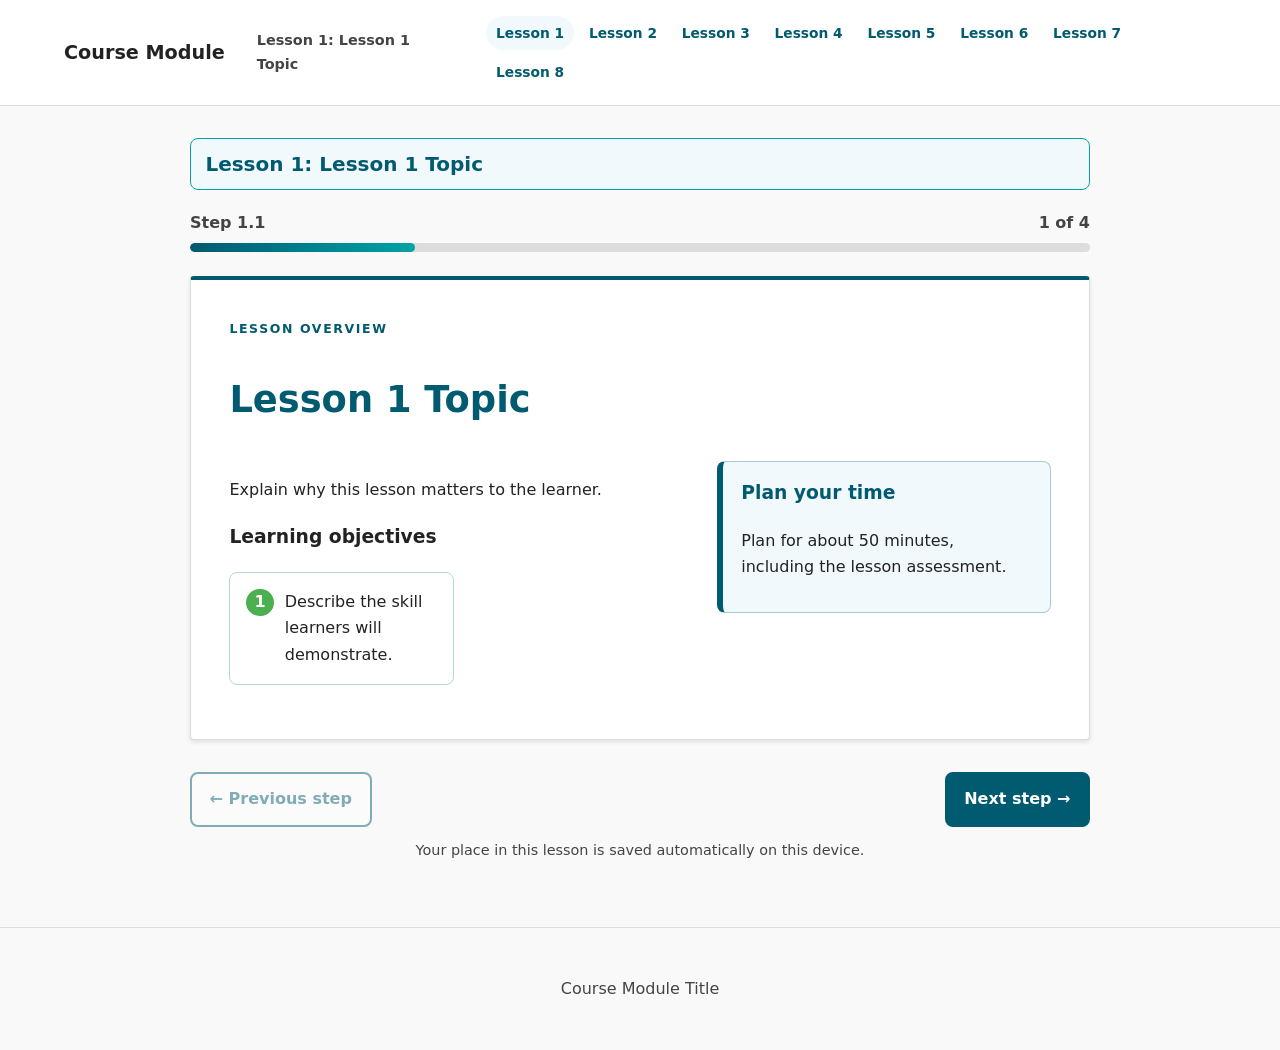
==== lessons/lesson-1.html @ a24985b0 "Initial commit" ====
<!doctype html>
<html lang="en"><head><meta charset="utf-8"><meta name="viewport" content="width=device-width,initial-scale=1">
<meta name="description" content="Explain why this lesson matters to the learner."><title>Lesson 1: Lesson 1 Topic | Course Module</title>
<link rel="stylesheet" href="../assets/styles.css"></head>
<body data-lesson="1"><a class="skip-link" href="#main">Skip to lesson</a>
<header class="site-header classroom-header"><a class="brand" href="../index.html">Course Module</a><span class="classroom-label">Lesson 1: Lesson 1 Topic</span><button class="menu-button" aria-expanded="false" aria-controls="course-nav">Lessons</button><nav id="course-nav"><a href="../lessons/lesson-1.html" aria-current="page">Lesson 1</a><a href="../lessons/lesson-2.html">Lesson 2</a><a href="../lessons/lesson-3.html">Lesson 3</a><a href="../lessons/lesson-4.html">Lesson 4</a><a href="../lessons/lesson-5.html">Lesson 5</a><a href="../lessons/lesson-6.html">Lesson 6</a><a href="../lessons/lesson-7.html">Lesson 7</a><a href="../lessons/lesson-8.html">Lesson 8</a></nav></header>
<main id="main"><header class="lesson-hero"><p class="lesson-identity">Lesson 1: Lesson 1 Topic</p>
<div class="step-progress"><div class="progress-text"><span id="step-status">Step 1.1</span><span id="step-count">1 of 4</span></div><div class="progress" role="progressbar" aria-label="Lesson progress" aria-valuemin="1" aria-valuemax="4" aria-valuenow="1"><span style="width:25.00%"></span></div></div></header>
<div class="stepper"><section class="lesson-step overview" data-step-label="1.1"><p class="eyebrow">Lesson overview</p><h2>Lesson 1 Topic</h2><div class="overview-grid"><div><p>Explain why this lesson matters to the learner.</p><h3>Learning objectives</h3><ul class="objective-cards"><li>Describe the skill learners will demonstrate.</li></ul></div><aside class="overview-panel"><h3>Plan your time</h3><p>Plan for about 50 minutes, including the lesson assessment.</p></aside></div></section><section class="lesson-step" data-step-label="1.2" hidden><p class="eyebrow">Step 1.2</p><h2>Connect and Learn</h2><div class="next-move"><p><strong>Your next move:</strong> Watch or read for one idea that will help you complete the application.</p></div><p>Add concise, source-supported instruction here.</p><section class="question-set" aria-label="Check for understanding"><article class="question" data-correct="[&quot;a&quot;]" data-feedback-correct="Correct. Explain why the idea matters." data-feedback-incorrect="Review the idea above and try again."><h3>Check for understanding</h3><p>Add an approved check for understanding.</p><div class="choices"><label><input type="radio" name="check-1-2" value="a"> <span>Correct response</span></label><label><input type="radio" name="check-1-2" value="b"> <span>Plausible response</span></label><label><input type="radio" name="check-1-2" value="c"> <span>Plausible response</span></label></div><button class="check-answer" type="button">Check my answer</button><div class="feedback" role="status" hidden></div></article></section></section><section class="lesson-step classroom-activity" data-step-label="1.5" hidden><p class="eyebrow">Step 1.5 · Apply your learning</p><h2>Apply Your Learning</h2><p>Use what you learned to complete an authentic application.</p><ol><li>Complete the activity for your selected career program.</li></ol><p class="placeholder-note">Program-specific scenarios will appear here after designer approval.</p><p><strong>Completion mode:</strong> Designer Decision</p></section><section class="lesson-step assessment-callout" data-step-label="1.6" hidden><p class="eyebrow">Step 1.6 · Lesson assessment</p><h2>Lesson Assessment</h2><div class="next-move"><p><strong>Your next move:</strong> Return to your course and complete the lesson assessment. You may attempt it up to 3 times. The mastery target is 80%. Follow your instructor’s directions for submission and results.</p></div><p>The public lesson site does not collect your assessment answers or personal information.</p></section><p class="sr-only" id="step-announcement" aria-live="polite"></p>
<nav class="step-controls" aria-label="Lesson step navigation"><button class="step-button secondary" id="previous-step" type="button">← Previous step</button><button class="step-button" id="next-step" type="button">Next step →</button></nav><p class="step-help">Your place in this lesson is saved automatically on this device.</p></div></main>
<footer><p>Course Module Title</p></footer><script src="../assets/app.js"></script></body></html>
---- assets/styles.css ----
:root {
  --ink: #222222; --muted: #444444; --teal: #005A70; --cyan: #00A3A6;
  --sky: #F2F9FD; --green: #4CAF50; --green-bg: #F4FBF7;
  --amber: #E67E22; --amber-bg: #FFF9F3; --paper: #ffffff; --line: #dddddd;
  --link: #005A70; --link-on-dark: #ffffff;
  --shadow: 0 2px 4px rgba(0,0,0,.1);
  font-family: Inter, ui-sans-serif, system-ui, -apple-system, "Segoe UI", sans-serif;
  color: var(--ink); background: #f9f9f9; line-height: 1.65;
}
* { box-sizing: border-box; }
body { margin: 0; }
a { color: var(--link); text-decoration-thickness: .12em; text-underline-offset: .14em; }
button, a { touch-action: manipulation; }
a:focus-visible, button:focus-visible, input:focus-visible, select:focus-visible, textarea:focus-visible, [tabindex]:focus-visible { outline: 3px solid var(--amber); outline-offset: 3px; }
.sr-only { position: absolute; width: 1px; height: 1px; padding: 0; margin: -1px; overflow: hidden; clip: rect(0,0,0,0); white-space: nowrap; border: 0; }
img { max-width: 100%; height: auto; border-radius: 8px; }
.skip-link { position: absolute; left: -9999px; top: 0; }
.skip-link:focus { left: 1rem; top: 1rem; background: #fff; padding: .75rem; z-index: 10; }
.site-header { position: sticky; top: 0; z-index: 5; display: flex; align-items: center; gap: 2rem; padding: 1rem clamp(1rem,5vw,4rem); background: rgba(255,255,255,.96); border-bottom: 1px solid var(--line); }
.brand { font-size: 1.2rem; font-weight: 850; text-decoration: none; color: var(--ink); white-space: nowrap; }
.site-header nav { margin-left: auto; display: flex; gap: .35rem; flex-wrap: wrap; }
.site-header nav a { padding: .35rem .6rem; text-decoration: none; border-radius: 999px; font-weight: 700; font-size: .86rem; }
.site-header nav a:hover, .site-header nav a[aria-current=page] { background: var(--sky); }
.classroom-header { justify-content: space-between; }
.classroom-label { color: var(--muted); font-weight: 700; font-size: .9rem; }
.menu-button { display: none; margin-left: auto; border: 1px solid var(--line); background: #fff; border-radius: 8px; padding: .5rem .75rem; font-weight: 750; }
main { width: min(1120px,calc(100% - 2rem)); margin: auto; }
.home-hero { min-height: 70vh; display: grid; grid-template-columns: 1.25fr .75fr; align-items: center; gap: 4rem; padding: 5rem 0; }
.eyebrow { text-transform: uppercase; letter-spacing: .13em; font-size: .78rem; font-weight: 850; color: var(--teal); margin: 0 0 .55rem; }
.home-hero h1, .lesson-hero h1 { font-size: clamp(2.5rem,6vw,5.3rem); line-height: 1.03; letter-spacing: -.045em; margin: .3rem 0 1.5rem; }
.lede { font-size: 1.25rem; color: var(--muted); max-width: 680px; }
.button, .check-answer { display: inline-block; background: var(--teal); color: #fff!important; text-decoration: none; border: 0; border-radius: 8px; padding: .8rem 1.15rem; font-weight: 800; cursor: pointer; }
.routine { display: grid; gap: .7rem; padding: 1.5rem; background: var(--teal); border-radius: 18px; box-shadow: var(--shadow); }
.routine span { background: #fff; padding: 1rem 1.2rem; border-radius: 8px; font-size: 1.3rem; font-weight: 850; }
.routine span:nth-child(even) { background: var(--sky); margin-left: 1.5rem; }
.course-map { padding: 2rem 0 6rem; }
.course-map>h2 { font-size: clamp(2rem,4vw,3.5rem); margin: .25rem 0 2rem; }
.lesson-grid { display: grid; grid-template-columns: repeat(2,1fr); gap: 1rem; }
.lesson-card { display: flex; gap: 1rem; align-items: flex-start; padding: 1.35rem; background: #fff; border: 1px solid var(--line); border-radius: 8px; text-decoration: none; color: var(--ink); box-shadow: var(--shadow); transition: .2s; }
.lesson-card:hover { transform: translateY(-3px); }
.lesson-number { display: grid; place-items: center; min-width: 2.75rem; height: 2.75rem; background: var(--teal); color: #fff; border-radius: 50%; font-weight: 900; }
.lesson-card h2 { font-size: 1.08rem; line-height: 1.3; margin: 0 0 .3rem; }
.lesson-card p { margin: 0; color: var(--muted); }
.lesson-hero { max-width: 900px; margin: 0 auto; padding: 2rem 0 1.5rem; text-align: left; }
.lesson-hero .lesson-identity { margin: 0 0 1.25rem; padding: .7rem .9rem; border: 1px solid var(--cyan); border-radius: 8px; background: var(--sky); color: var(--teal); font-size: clamp(1rem,2vw,1.25rem); font-weight: 850; line-height: 1.35; letter-spacing: 0; text-align: left; }
.progress { height: 9px; background: var(--line); border-radius: 99px; overflow: hidden; }
.progress span { display: block; height: 100%; background: linear-gradient(90deg,var(--teal),var(--cyan)); border-radius: 99px; }
.step-progress { width: 100%; max-width: none; }
.progress-text { display: flex; justify-content: space-between; gap: 1rem; margin-bottom: .45rem; font-weight: 800; color: var(--muted); }
.lesson-step { background: var(--paper); border: 1px solid var(--line); border-top: 4px solid var(--teal); border-radius: 4px; padding: clamp(1.2rem,3vw,2.4rem); margin: 0 0 1.5rem; box-shadow: var(--shadow); overflow: hidden; }
.lesson-step h2 { color: var(--teal)!important; font-size: clamp(1.65rem,3vw,2.3rem)!important; border: 0!important; }
.lesson-step > h2 { text-align: left!important; }
.pacing-heading { text-align: center!important; }
.pacing-heading + div { max-width: 900px; margin-left: auto!important; margin-right: auto!important; }
.pacing-heading + div caption { text-align: center!important; }
.lesson-step [style*="background-color: #005a70" i] > h2,
.lesson-step [style*="background-color: #005a70" i] > h3,
.lesson-step [style*="background-color: #005a70" i] > h4,
.lesson-step [style*="background-color: #005a70" i] > h5,
.lesson-step [style*="background-color: #005a70" i] > h6,
.lesson-step [style*="background-color: #005a70" i] :is(h2, h3, h4, h5, h6) .vocab-link {
  color: #ffffff!important;
}
/* Inline source content contains a few dark callouts with locally colored links.
   Keep those links readable even when an inline color attempts to override the site default. */
.lesson-step :is(
  [style*="background-color: #005a70" i],
  [style*="background: #005a70" i],
  [style*="background-color: #27ae60" i],
  [style*="background: #27ae60" i],
  [style*="background-color: #c0392b" i],
  [style*="background: #c0392b" i]
) :is(a, .vocab-link) {
  color: var(--link-on-dark) !important;
  text-decoration-color: currentColor;
}
.overview>div>div:first-child { border-radius: 8px!important; }
.lesson-step [style*="max-width: 100%"] { max-width: none!important; }
.table-scroll { max-width: 100%; overflow-x: auto; margin: 1rem 0; }
.table-scroll table { margin-top: 0!important; margin-bottom: 0!important; }
.question-set { display: grid; gap: 1rem; margin-top: 1.5rem; }
.question { border: 1px solid var(--line); background: var(--sky); border-radius: 8px; padding: 1.25rem; }
.question h3 { margin-top: 0; color: var(--teal); }
.choices { display: grid; gap: .6rem; margin: 1rem 0; }
.choices label { display: flex; gap: .65rem; padding: .75rem; border: 1px solid var(--line); border-radius: 4px; background: #fff; cursor: pointer; }
.choices label:has(input:checked) { border-color: var(--cyan); background: var(--sky); }
.matching-grid { display: grid; gap: .8rem; margin: 1rem 0; }
.matching-row { display: grid; grid-template-columns: minmax(150px, .8fr) minmax(220px, 1.2fr); gap: 1rem; align-items: center; padding: .8rem; border: 1px solid var(--line); border-radius: 6px; background: #fff; }
.matching-row label { font-weight: 800; color: var(--teal); }
.matching-row select { width: 100%; min-height: 44px; padding: .55rem; border: 1px solid #777; border-radius: 4px; background: #fff; color: var(--ink); font: inherit; }
.interaction-hint { color: var(--muted); font-weight: 700; }
.ordering-list { display: grid; gap: .7rem; margin: 1rem 0; }
.ordering-row { display: grid; grid-template-columns: 2.5rem 1fr; align-items: center; gap: .75rem; }
.ordering-position { display: grid; place-items: center; width: 2.25rem; height: 2.25rem; border-radius: 50%; background: var(--teal); color: #fff; font-weight: 900; }
.ordering-row select { min-height: 44px; padding: .55rem; border: 1px solid #777; border-radius: 4px; background: #fff; color: var(--ink); font: inherit; }
.feedback { padding: .85rem 1rem; margin-top: 1rem; border-radius: 4px; background: var(--green-bg); border-left: 6px solid var(--green); }
.feedback.incorrect { background: var(--amber-bg); border-left-color: var(--amber); }
.lesson-feedback { display: flex; align-items: center; justify-content: space-between; gap: 1rem; margin-top: 2rem; padding: 1rem 1.15rem; border: 1px solid #a9c8d2; border-left: .4rem solid var(--teal); border-radius: 8px; background: #f4fafb; }
.lesson-feedback p { margin: 0; color: var(--ink); }
.lesson-feedback-link { display: inline-flex; flex: 0 0 auto; align-items: center; justify-content: center; min-height: 44px; padding: .65rem .85rem; border: 2px solid var(--teal); border-radius: 8px; background: #fff; color: var(--teal); font-weight: 800; line-height: 1.2; text-align: center; text-decoration: none; }
.lesson-feedback-link:hover { background: var(--teal); color: #fff; }
textarea { width: 100%; border: 1px solid var(--line); border-radius: 4px; padding: .8rem; font: inherit; }
.save-note { font-size: .85rem; color: var(--muted); }
.video-access { margin: .5rem 0 1.5rem; font-weight: 700; }
.routine-figure { max-width: 520px; margin: 1.5rem auto; }
.instructional-figure { max-width: 760px; margin: 1.5rem auto; }
.routine-overview-grid { display: grid; grid-template-columns: minmax(280px, 1fr) minmax(280px, 380px); gap: 1.75rem; align-items: start; margin-top: 1.25rem; }
.overview .routine-figure, .overview .routine-intro-visual { width: 100%; max-width: 380px; margin: 0; }
.overview .routine-intro-visual .image-zoom { width: 100%; }
.routine-overview-guidance { padding: 1.15rem 1.25rem; border: 1px solid #a9c8d2; border-left: .4rem solid var(--teal); border-radius: 8px; background: var(--sky); }
.routine-overview-guidance h3 { margin: 0 0 .35rem; color: var(--teal); font-size: 1.12rem; }
.routine-overview-guidance h3:not(:first-child) { margin-top: 1.25rem; }
.routine-overview-guidance p { margin: 0; }
.routine-resource-buttons { display: flex; flex-wrap: wrap; gap: .7rem; margin-top: 1.25rem; }
.routine-resource-buttons a { display: inline-flex; align-items: center; min-height: 44px; padding: .65rem .85rem; border: 2px solid var(--teal); border-radius: 8px; background: #fff; color: var(--teal); font-weight: 800; line-height: 1.2; text-decoration: none; }
.routine-resource-buttons a:hover { background: var(--teal); color: #fff; }
.objective-cards { display: grid; grid-template-columns: repeat(2,minmax(0,1fr)); gap: .85rem; padding: 0!important; margin: 1rem 0!important; list-style: none; counter-reset: objective; }
.objective-cards li { position: relative; min-height: 100%; padding: 1rem 1rem 1rem 3.4rem; border: 1px solid #b8d8cc; border-radius: 8px; background: #fff; counter-increment: objective; }
.objective-cards li::before { content: counter(objective); position: absolute; left: 1rem; top: 1rem; display: grid; place-items: center; width: 1.7rem; height: 1.7rem; border-radius: 50%; background: var(--green); color: #fff; font-weight: 900; }
.instructional-figure:has(img[src*="M01_BiasRedFlags"]), .instructional-figure:has(img[src*="M01_HumanOversightFlowchart"]), .instructional-figure:has(img[src*="Copyright_Permission_Decision_Path"]) { max-width: 560px; }
.lesson-step .image-zoom:has(img[src*="M01_AIDecisionGuide"]) { max-width: 460px; margin: 0 auto; }
.image-zoom { display: block; width: 100%; padding: 0; border: 2px solid var(--teal); border-radius: 10px; background: #fff; cursor: zoom-in; overflow: hidden; }
.image-zoom img { display: block; width: 100%; border-radius: 7px; }
.routine-figure figcaption, .instructional-figure figcaption { margin-top: .65rem; color: var(--muted); font-size: .95rem; text-align: center; }
.routine-links { display: block; margin-top: .35rem; font-weight: 750; }
.graphic-resource-links, .routine-text-cue, .fictional-material-notice { margin: 1rem 0; padding: .9rem 1rem; border: 1px solid #a9c8d2; border-left: .4rem solid var(--teal); border-radius: .5rem; background: #f4fafb; }
.graphic-resource-links a { display: inline-block; margin: .2rem .15rem; }
.routine-text-cue p, .fictional-material-notice p { margin: .35rem 0; }
.fictional-material-notice { border-color: var(--orange); border-left-color: var(--orange); background: #fff9f3; }
.reflection-questions { margin: 1.25rem 0; padding: 1rem 1.15rem; border: 1px solid #a9c8d2; border-left: .4rem solid #2980b9; border-radius: 8px; background: #f2f9fd; }
.reflection-questions h3 { margin-top: 0; color: var(--teal); }
.source-foundation { margin: 1.5rem 0; padding: .8rem 1rem; border: 1px solid var(--line); border-radius: 8px; background: #fafafa; }
.source-foundation summary { color: var(--teal); font-weight: 800; cursor: pointer; }
.vocab-link { display: inline; margin: 0; padding: 0; border: 0; background: transparent; color: var(--teal); font: inherit; font-weight: 750; text-decoration: underline; text-decoration-style: dotted; text-underline-offset: .18em; cursor: help; }
.vocab-link:hover { text-decoration-style: solid; }
.vocabulary-dialog { width: min(92vw, 560px); padding: 1.5rem; border: 2px solid var(--teal); border-radius: 10px; background: #fff; }
.vocabulary-dialog::backdrop { background: rgba(0,0,0,.65); }
.vocabulary-dialog h2 { margin: 0 3rem .65rem 0; color: var(--teal); font-size: 1.5rem; }
.vocabulary-dialog p { margin-bottom: 0; }
.vocabulary-dialog-close { position: absolute; top: .75rem; right: .75rem; min-width: 44px; min-height: 44px; border: 2px solid var(--teal); border-radius: 8px; background: #fff; color: var(--teal); font: inherit; font-weight: 800; cursor: pointer; }
.impact-grid { display: grid; grid-template-columns: repeat(2,minmax(0,1fr)); gap: 1rem; margin: 1rem 0 1.5rem; }
.impact-grid section { padding: 1rem; border: 1px solid #a9c8d2; border-top: .35rem solid var(--cyan); border-radius: 8px; background: #fff; }
.impact-grid h4 { margin: 0 0 .4rem; color: var(--teal); font-size: 1.08rem; }
.impact-grid p { margin: 0; }
.impact-context, .calculator-task, .decision-check, .step-intro { margin: 1rem 0; padding: 1rem 1.15rem; border-radius: 8px; }
.impact-context { border-left: .4rem solid var(--amber); background: var(--amber-bg); }
.calculator-task { border: 1px solid #a9c8d2; background: var(--sky); }
.decision-check { border-left: .4rem solid var(--green); background: var(--green-bg); }
.video-wrap { position: relative; width: 100%; padding-top: 56.25%; overflow: hidden; border-radius: 8px; }
.video-wrap iframe { position: absolute; inset: 0; width: 100%; height: 100%; border: 0; }
.image-dialog { width: min(96vw, 1000px); max-height: 94vh; padding: 3.5rem 1rem 1rem; border: 2px solid var(--teal); border-radius: 10px; background: #fff; }
.image-dialog::backdrop { background: rgba(0,0,0,.78); }
.image-dialog img { display: block; max-height: calc(94vh - 5rem); margin: auto; object-fit: contain; }
.image-dialog-close { position: absolute; top: .65rem; right: .65rem; min-width: 44px; min-height: 44px; border: 2px solid var(--teal); border-radius: 8px; background: #fff; color: var(--teal); font: inherit; font-weight: 800; cursor: pointer; }
.scenario-simulation { margin-top: 2rem; border-top: 4px solid var(--cyan); padding-top: 1.5rem; }
.simulation-header { display: flex; justify-content: space-between; gap: 1rem; align-items: start; }
.simulation-header h3 { margin: 0; color: var(--teal); font-size: 1.55rem; }
.simulation-count { margin: 0; padding: .4rem .75rem; background: var(--sky); border-radius: 999px; font-weight: 800; white-space: nowrap; }
.scenario-card { margin-top: 1.25rem; padding: 1.25rem; border: 1px solid var(--line); border-radius: 8px; background: var(--sky); }
.scenario-card[hidden] { display: none; }
.scenario-category { color: var(--teal); font-weight: 800; }
.scenario-check { min-height: 44px; padding: .65rem 1rem; border: 0; border-radius: 8px; color: #fff; background: var(--teal); font: inherit; font-weight: 800; cursor: pointer; }
.scenario-controls { display: flex; justify-content: space-between; gap: 1rem; margin-top: 1rem; }
.media-program-picker { display: grid; gap: .75rem; max-width: 620px; margin: 1.25rem 0; padding: 1.1rem; border: 1px solid var(--line); border-radius: 8px; background: var(--sky); }
.media-program-picker[hidden] { display: none; }
.media-program-select { min-height: 48px; width: 100%; padding: .65rem .75rem; border: 2px solid var(--teal); border-radius: 8px; background: #fff; color: var(--ink); font: inherit; }
.media-program-help { margin: 0; color: var(--muted); font-size: .95rem; }
.program-scenario-card { max-width: 780px; }
.program-scenario-card .scenario-category { margin-top: 0; }
.program-scenario-actions { max-width: 780px; }
.decision-pathway { display: grid; gap: 1rem; }
.decision-pathway-step { padding-top: 1rem; border-top: 1px solid var(--line); }
.decision-pathway-step[hidden] { display: none; }
.pathway-label { margin: 0 0 .35rem; color: var(--teal); font-weight: 800; }
.decision-pathway-reflection label { display: block; font-weight: 700; }
.decision-pathway-reflection textarea { box-sizing: border-box; width: 100%; margin: .7rem 0; padding: .75rem; border: 2px solid var(--teal); border-radius: 8px; color: var(--ink); font: inherit; line-height: 1.5; resize: vertical; }
.scenario-exemplar { min-height: 44px; padding: .65rem 1rem; border: 0; border-radius: 8px; color: #fff; background: var(--teal); font: inherit; font-weight: 800; cursor: pointer; }
.exemplar-feedback span { display: block; margin-top: .65rem; }
.audit-question-list { display: grid; gap: 1rem; margin: 1.25rem 0; }
.audit-question { margin: 0; padding: 1rem; border: 2px solid var(--line); border-radius: 8px; background: #fff; }
.audit-question legend { padding: 0 .35rem; color: var(--teal); font-weight: 800; }
.audit-question.incorrect { border-color: #b42318; background: #fff5f3; }
.media-audit-card .choices label, .media-audit-card .choices span { font-weight: 400; }
.media-audit-actions { margin-top: 1.25rem; padding: 1rem; border: 2px solid var(--teal); border-radius: 8px; background: var(--sky); }
.media-audit-actions p { margin-top: 0; }
.media-audit-simulation .scenario-controls { display: none; }
.classroom-activity { border-top-color: #2980B9; }
.classroom-handoff { margin-top: 1.5rem; padding: 1.25rem; border: 2px solid #2980B9; border-radius: 8px; background: var(--sky); }
.classroom-handoff h3 { margin-top: 0; color: #2980B9; }
.assessment-callout { border: 2px solid var(--amber); background: var(--amber-bg); }
.stepper { max-width: 900px; margin: 0 auto; }
.step-controls { max-width: 900px; margin: 0 auto; display: flex; justify-content: space-between; gap: 1rem; padding: .5rem 0 0; }
.step-button { min-height: 48px; border: 2px solid var(--teal); border-radius: 8px; padding: .75rem 1.1rem; background: var(--teal); color: #fff; font: inherit; font-weight: 800; cursor: pointer; }
.step-button.secondary { background: #fff; color: var(--teal); }
.step-button:disabled { opacity: .48; cursor: not-allowed; }
.step-help { max-width: 900px; margin: .75rem auto 4rem; color: var(--muted); text-align: center; font-size: .9rem; }
.lesson-pagination { display: flex; justify-content: space-between; padding: 1rem 0 4rem; }
.lesson-pagination a { font-weight: 800; text-decoration: none; }
footer { text-align: center; color: var(--muted); padding: 2rem; border-top: 1px solid var(--line); }
@media(max-width:760px) {
  .home-hero { grid-template-columns: 1fr; gap: 2rem; padding: 3rem 0; }
  .lesson-grid { grid-template-columns: 1fr; }
  .menu-button { display: block; }
  .site-header nav { display: none; position: absolute; top: 100%; left: 0; right: 0; background: #fff; padding: 1rem; border-bottom: 1px solid var(--line); }
  .site-header nav.open { display: grid; grid-template-columns: repeat(2,1fr); }
  .lesson-step { padding: 1rem; }
  .lesson-step table { font-size: .82rem; }
  .lesson-hero { padding-top: 1.25rem; }
  .step-controls { align-items: stretch; }
  .step-button { flex: 1; }
  .classroom-label { display: none; }
  .simulation-header { display: block; }
  .simulation-count { display: inline-block; margin-top: .75rem; }
  .scenario-controls .step-button { min-width: 0; }
  .matching-row { grid-template-columns: 1fr; gap: .35rem; }
  .lesson-feedback { align-items: stretch; flex-direction: column; }
  .lesson-feedback-link { width: 100%; }
  .lesson-identity { text-align: left; }
  .routine-overview-grid, .objective-cards { grid-template-columns: 1fr; }
  .overview .routine-figure, .overview .routine-intro-visual { width: min(100%, 420px); margin: 0 auto; }
  .impact-grid { grid-template-columns: 1fr; }
}
@media (prefers-reduced-motion: reduce) {
  *, *::before, *::after { scroll-behavior: auto!important; transition-duration: .01ms!important; animation-duration: .01ms!important; animation-iteration-count: 1!important; }
}
@media (forced-colors: active) {
  .progress { border: 1px solid CanvasText; }
  .lesson-step, .question, .classroom-handoff, .assessment-callout { border-color: CanvasText; }
}

/* Reusable course-template components */
.overview-grid { display: grid; grid-template-columns: minmax(0,1fr) minmax(260px,.72fr); gap: 1.5rem; align-items: start; }
.overview-panel { padding: 1rem 1.15rem; border: 1px solid #a9c8d2; border-left: .4rem solid var(--teal); border-radius: 8px; background: var(--sky); }
.overview-panel h3 { margin-top: 0; color: var(--teal); }
.next-move { margin: 1.25rem 0; padding: 1rem 1.15rem; border: 2px solid #2980b9; border-radius: 8px; background: var(--sky); }
.next-move p { margin: 0; }
.resource-card { margin: 1.25rem 0; padding: 1.15rem; border: 1px solid var(--line); border-radius: 8px; background: #fff; }
.resource-card h3 { margin-top: 0; color: var(--teal); }
.resource-actions { display: flex; flex-wrap: wrap; gap: .7rem; }
.resource-actions a { display: inline-flex; align-items: center; min-height: 44px; padding: .65rem .85rem; border: 2px solid var(--teal); border-radius: 8px; background: #fff; color: var(--teal); font-weight: 800; text-decoration: none; }
.resource-actions a:hover { background: var(--teal); color: #fff; }
.application-card { margin: 1.25rem 0; padding: 1.15rem; border: 1px solid #b8d8cc; border-left: .4rem solid var(--green); border-radius: 8px; background: var(--green-bg); }
.program-application select { display: block; width: min(100%,620px); min-height: 48px; margin: .65rem 0 1rem; padding: .65rem; border: 2px solid var(--teal); border-radius: 8px; background: #fff; color: var(--ink); font: inherit; }
.program-scenario-card label { display: block; margin-top: 1rem; font-weight: 700; }
.placeholder-note { margin: 1rem 0; padding: .8rem 1rem; border: 1px dashed #777; border-radius: 8px; background: #fff; color: var(--muted); }
@media(max-width:760px) { .overview-grid { grid-template-columns: 1fr; } }
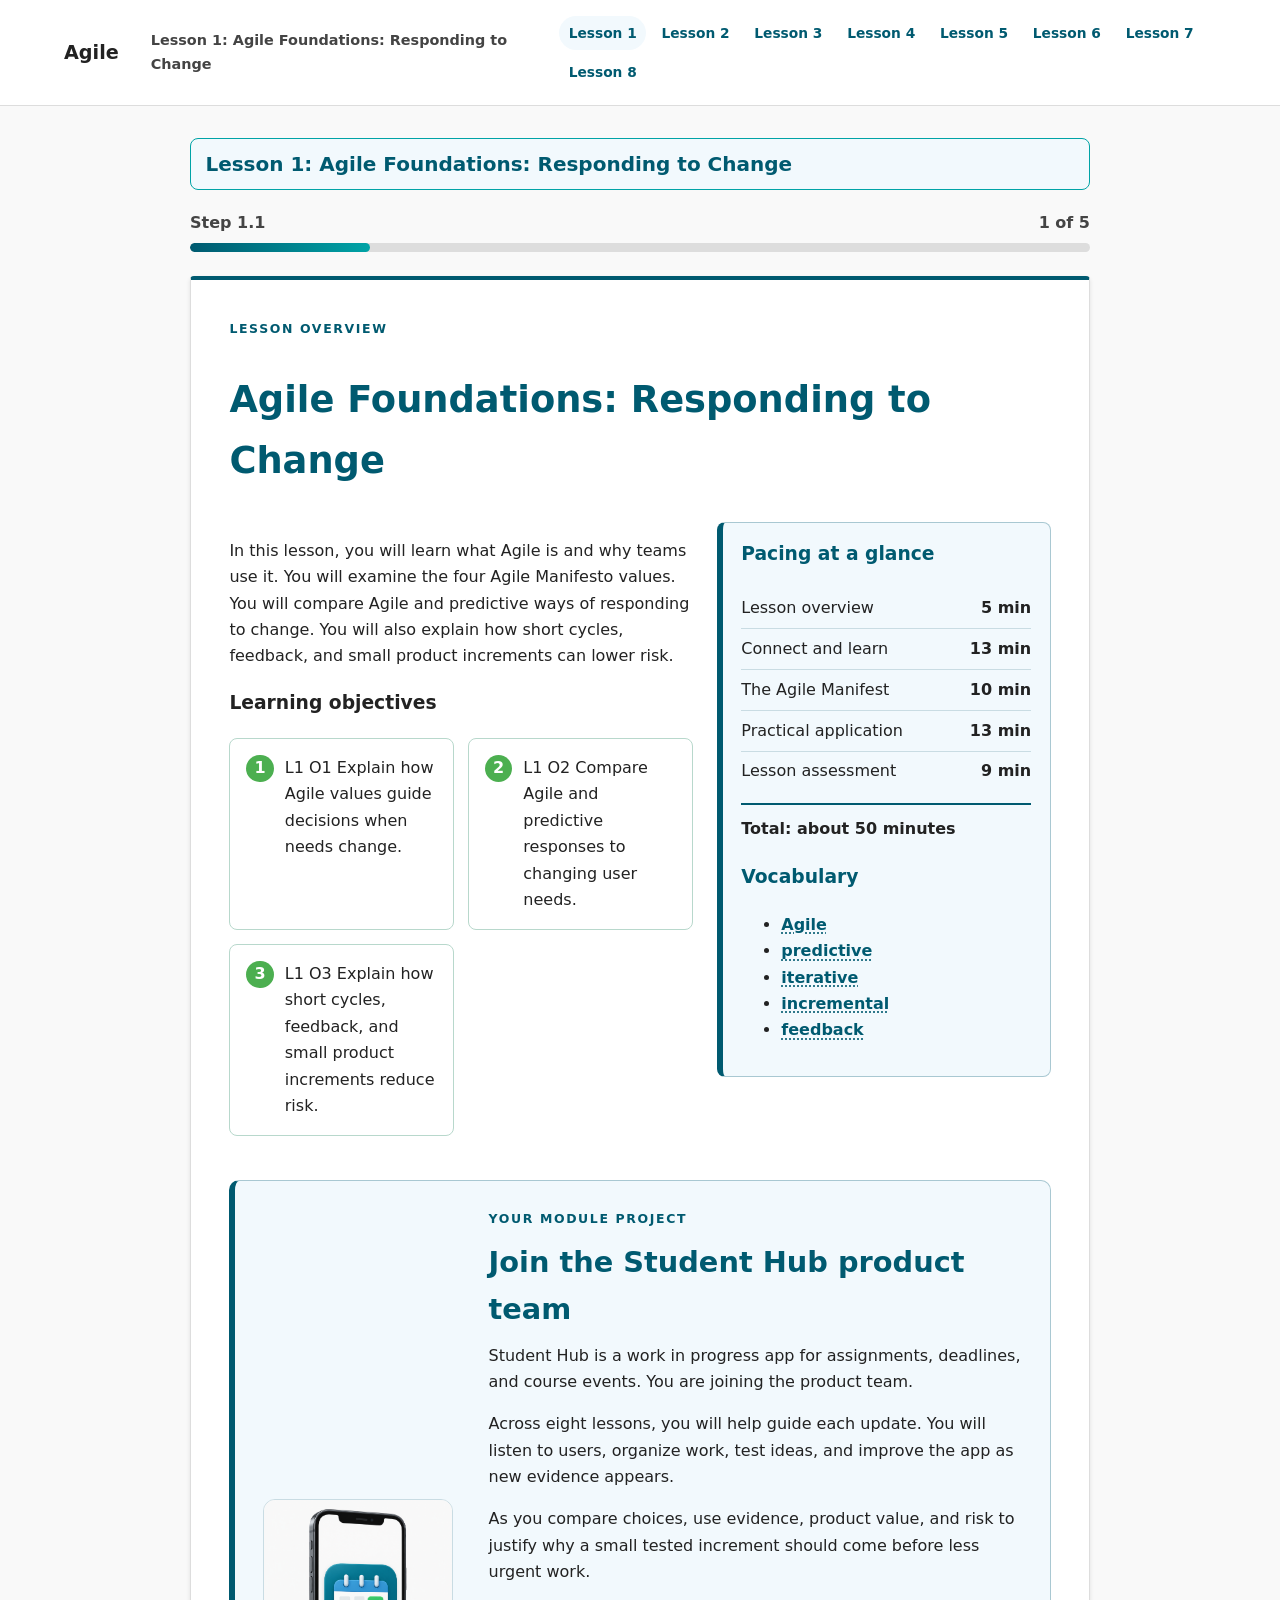
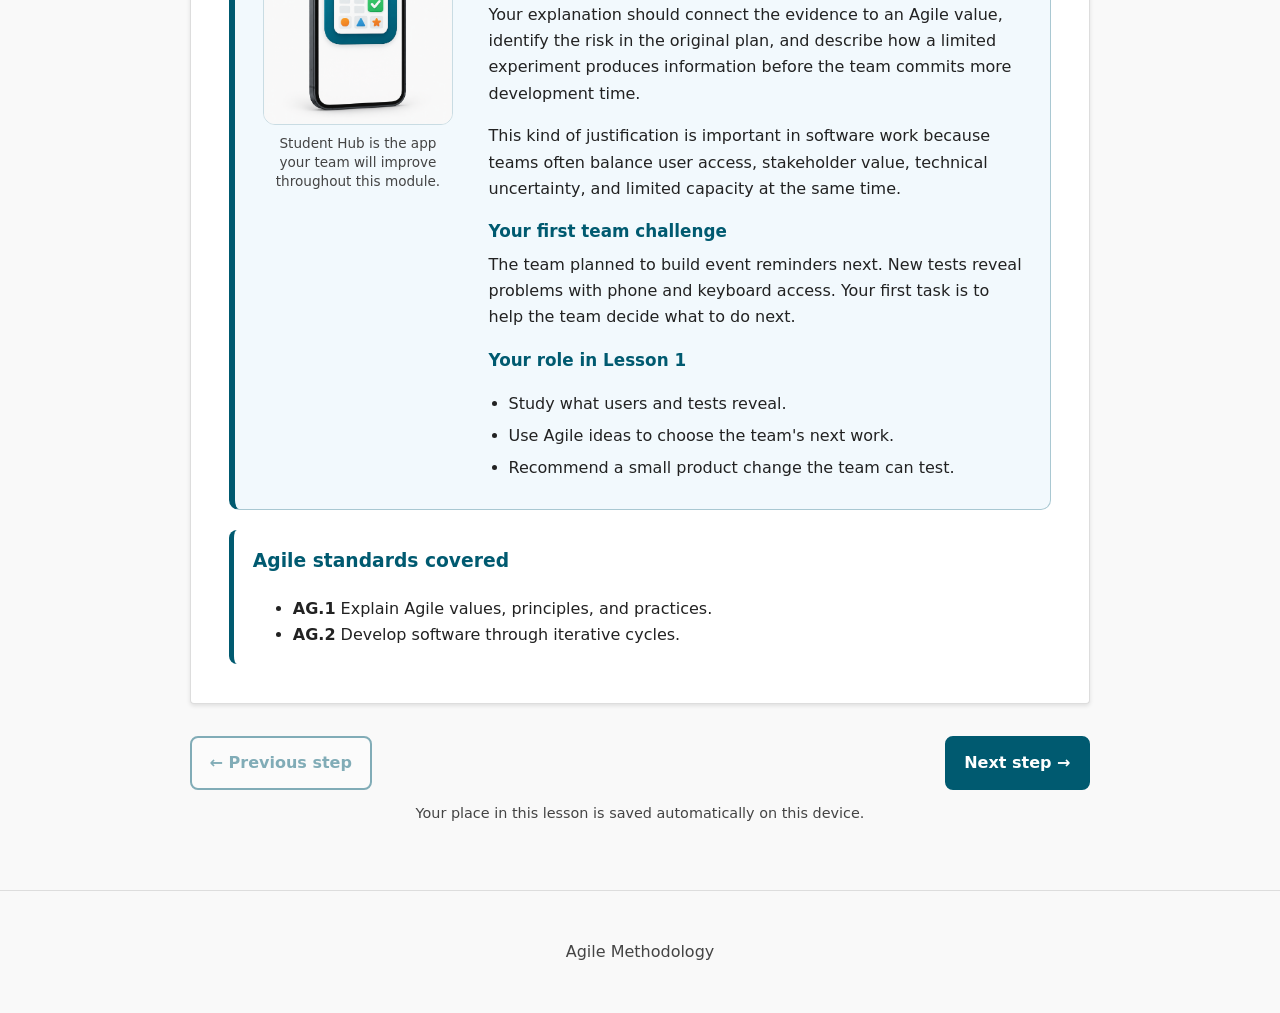
==== commit 82a27028: "Update Agile methodology module lessons" ====
--- a/lessons/lesson-1.html
+++ b/lessons/lesson-1.html
@@ -1,11 +1,11 @@
 <!doctype html>
 <html lang="en"><head><meta charset="utf-8"><meta name="viewport" content="width=device-width,initial-scale=1">
-<meta name="description" content="Explain why this lesson matters to the learner."><title>Lesson 1: Lesson 1 Topic | Course Module</title>
-<link rel="stylesheet" href="../assets/styles.css"></head>
+<meta name="description" content="In this lesson, you will learn what Agile is and why teams use it. You will examine the four Agile Manifesto values. You will compare Agile and predictive ways of responding to change. You will also explain how short cycles, feedback, and small product increments can lower risk."><title>Lesson 1: Agile Foundations: Responding to Change | Agile</title>
+<link rel="stylesheet" href="../assets/styles.css?v=20260912-6"></head>
 <body data-lesson="1"><a class="skip-link" href="#main">Skip to lesson</a>
-<header class="site-header classroom-header"><a class="brand" href="../index.html">Course Module</a><span class="classroom-label">Lesson 1: Lesson 1 Topic</span><button class="menu-button" aria-expanded="false" aria-controls="course-nav">Lessons</button><nav id="course-nav"><a href="../lessons/lesson-1.html" aria-current="page">Lesson 1</a><a href="../lessons/lesson-2.html">Lesson 2</a><a href="../lessons/lesson-3.html">Lesson 3</a><a href="../lessons/lesson-4.html">Lesson 4</a><a href="../lessons/lesson-5.html">Lesson 5</a><a href="../lessons/lesson-6.html">Lesson 6</a><a href="../lessons/lesson-7.html">Lesson 7</a><a href="../lessons/lesson-8.html">Lesson 8</a></nav></header>
-<main id="main"><header class="lesson-hero"><p class="lesson-identity">Lesson 1: Lesson 1 Topic</p>
-<div class="step-progress"><div class="progress-text"><span id="step-status">Step 1.1</span><span id="step-count">1 of 4</span></div><div class="progress" role="progressbar" aria-label="Lesson progress" aria-valuemin="1" aria-valuemax="4" aria-valuenow="1"><span style="width:25.00%"></span></div></div></header>
-<div class="stepper"><section class="lesson-step overview" data-step-label="1.1"><p class="eyebrow">Lesson overview</p><h2>Lesson 1 Topic</h2><div class="overview-grid"><div><p>Explain why this lesson matters to the learner.</p><h3>Learning objectives</h3><ul class="objective-cards"><li>Describe the skill learners will demonstrate.</li></ul></div><aside class="overview-panel"><h3>Plan your time</h3><p>Plan for about 50 minutes, including the lesson assessment.</p></aside></div></section><section class="lesson-step" data-step-label="1.2" hidden><p class="eyebrow">Step 1.2</p><h2>Connect and Learn</h2><div class="next-move"><p><strong>Your next move:</strong> Watch or read for one idea that will help you complete the application.</p></div><p>Add concise, source-supported instruction here.</p><section class="question-set" aria-label="Check for understanding"><article class="question" data-correct="[&quot;a&quot;]" data-feedback-correct="Correct. Explain why the idea matters." data-feedback-incorrect="Review the idea above and try again."><h3>Check for understanding</h3><p>Add an approved check for understanding.</p><div class="choices"><label><input type="radio" name="check-1-2" value="a"> <span>Correct response</span></label><label><input type="radio" name="check-1-2" value="b"> <span>Plausible response</span></label><label><input type="radio" name="check-1-2" value="c"> <span>Plausible response</span></label></div><button class="check-answer" type="button">Check my answer</button><div class="feedback" role="status" hidden></div></article></section></section><section class="lesson-step classroom-activity" data-step-label="1.5" hidden><p class="eyebrow">Step 1.5 · Apply your learning</p><h2>Apply Your Learning</h2><p>Use what you learned to complete an authentic application.</p><ol><li>Complete the activity for your selected career program.</li></ol><p class="placeholder-note">Program-specific scenarios will appear here after designer approval.</p><p><strong>Completion mode:</strong> Designer Decision</p></section><section class="lesson-step assessment-callout" data-step-label="1.6" hidden><p class="eyebrow">Step 1.6 · Lesson assessment</p><h2>Lesson Assessment</h2><div class="next-move"><p><strong>Your next move:</strong> Return to your course and complete the lesson assessment. You may attempt it up to 3 times. The mastery target is 80%. Follow your instructor’s directions for submission and results.</p></div><p>The public lesson site does not collect your assessment answers or personal information.</p></section><p class="sr-only" id="step-announcement" aria-live="polite"></p>
+<header class="site-header classroom-header"><a class="brand" href="../index.html">Agile</a><span class="classroom-label">Lesson 1: Agile Foundations: Responding to Change</span><button class="menu-button" aria-expanded="false" aria-controls="course-nav">Lessons</button><nav id="course-nav"><a href="../lessons/lesson-1.html" aria-current="page">Lesson 1</a><a href="../lessons/lesson-2.html">Lesson 2</a><a href="../lessons/lesson-3.html">Lesson 3</a><a href="../lessons/lesson-4.html">Lesson 4</a><a href="../lessons/lesson-5.html">Lesson 5</a><a href="../lessons/lesson-6.html">Lesson 6</a><a href="../lessons/lesson-7.html">Lesson 7</a><a href="../lessons/lesson-8.html">Lesson 8</a></nav></header>
+<main id="main"><header class="lesson-hero"><p class="lesson-identity">Lesson 1: Agile Foundations: Responding to Change</p>
+<div class="step-progress"><div class="progress-text"><span id="step-status">Step 1.1</span><span id="step-count">1 of 5</span></div><div class="progress" role="progressbar" aria-label="Lesson progress" aria-valuemin="1" aria-valuemax="5" aria-valuenow="1"><span style="width:20.00%"></span></div></div></header>
+<div class="stepper"><section class="lesson-step overview" data-step-label="1.1"><p class="eyebrow">Lesson overview</p><h2>Agile Foundations: Responding to Change</h2><div class="overview-grid"><div><p>In this lesson, you will learn what Agile is and why teams use it. You will examine the four Agile Manifesto values. You will compare Agile and predictive ways of responding to change. You will also explain how short cycles, feedback, and small product increments can lower risk.</p><h3>Learning objectives</h3><ul class="objective-cards"><li>L1 O1 Explain how Agile values guide decisions when needs change.</li><li>L1 O2 Compare Agile and predictive responses to changing user needs.</li><li>L1 O3 Explain how short cycles, feedback, and small product increments reduce risk.</li></ul></div><aside class="overview-panel"><h3>Pacing at a glance</h3><ul class="lesson-pacing"><li><span>Lesson overview</span><strong>5 min</strong></li><li><span>Connect and learn</span><strong>13 min</strong></li><li><span>The Agile Manifest</span><strong>10 min</strong></li><li><span>Practical application</span><strong>13 min</strong></li><li><span>Lesson assessment</span><strong>9 min</strong></li></ul><p class="pacing-total"><strong>Total: about 50 minutes</strong></p><h3>Vocabulary</h3><ul><li><button class="vocab-link" type="button" data-term="Agile" data-definition="A way of developing software in short cycles so a team can learn from feedback and adapt.">Agile</button></li><li><button class="vocab-link" type="button" data-term="predictive" data-definition="A development approach that relies on a detailed plan made early in the project.">predictive</button></li><li><button class="vocab-link" type="button" data-term="iterative" data-definition="Repeated in short cycles so the team can learn and improve.">iterative</button></li><li><button class="vocab-link" type="button" data-term="incremental" data-definition="Built in small usable pieces instead of all at once.">incremental</button></li><li><button class="vocab-link" type="button" data-term="feedback" data-definition="Information from users, stakeholders, tests, or team members that helps improve the product or process.">feedback</button></li></ul></aside></div><section class="lesson-project-anchor" aria-labelledby="student-hub-title-1"><figure><img src="../assets/images/student-hub-phone.png" width="280" height="336" alt="A smartphone displaying a calendar style app icon with a checkmark and event markers."><figcaption>Student Hub is the app your team will improve throughout this module.</figcaption></figure><div><p class="eyebrow">Your module project</p><h3 id="student-hub-title-1">Join the Student Hub product team</h3><p>Student Hub is a work in progress app for assignments, deadlines, and course events. You are joining the product team.</p><p>Across eight lessons, you will help guide each update. You will listen to users, organize work, test ideas, and improve the app as new evidence appears.</p><p>As you compare choices, use evidence, product value, and risk to justify why a small tested increment should come before less urgent work.</p><p>Your explanation should connect the evidence to an Agile value, identify the risk in the original plan, and describe how a limited experiment produces information before the team commits more development time.</p><p>This kind of justification is important in software work because teams often balance user access, stakeholder value, technical uncertainty, and limited capacity at the same time.</p><h4>Your first team challenge</h4><p>The team planned to build event reminders next. New tests reveal problems with phone and keyboard access. Your first task is to help the team decide what to do next.</p><h4>Your role in Lesson 1</h4><ul class="lesson-list"><li>Study what users and tests reveal.</li><li>Use Agile ideas to choose the team&#x27;s next work.</li><li>Recommend a small product change the team can test.</li></ul></div></section><section class="lesson-standards" aria-labelledby="lesson-standards-title-1"><h3 id="lesson-standards-title-1">Agile standards covered</h3><ul><li><strong>AG.1</strong> Explain Agile values, principles, and practices.</li><li><strong>AG.2</strong> Develop software through iterative cycles.</li></ul></section></section><section class="lesson-step" data-step-label="1.2" hidden><p class="eyebrow">Step 1.2 · Learn and check</p><h2>Connect</h2><p class="step-topic">When Plans Change</p><p class="step-time">Estimated time: 13 minutes</p><div class="next-move"><p><span aria-hidden="true">🚗</span> <strong>Your next move:</strong> CONNECT, Think of a time when new information changed a plan. What changed? What did you do next? Keep your answer in mind.</p></div><h2>Watch</h2><section class="resource-card"><h3>What Is Agile? | Atlassian Answered</h3><p>Introduce Agile as a flexible approach that uses small increments, collaboration, and change.</p><div class="video-embed"><iframe src="https://www.youtube.com/embed/4Ugsu2n2cLE" title="Video: What Is Agile? | Atlassian Answered" loading="lazy" referrerpolicy="strict-origin-when-cross-origin" allow="accelerometer; clipboard-write; encrypted-media; gyroscope; picture-in-picture; web-share" allowfullscreen></iframe></div><div class="resource-actions"><a href="https://www.youtube.com/watch?v=4Ugsu2n2cLE">Open video in new tab</a><a href="../content/transcripts/r002-what-is-agile-atlassian-text-alternative.md">Open transcript</a></div></section><h2>Learn</h2><div class="next-move"><p><span aria-hidden="true">📖</span> <strong>Your next move:</strong> Read the short explanation below. Look for how planning, feedback, and change work together.</p></div><p>LEARN, Software teams do not know every detail at the start. Agile helps them learn while they build. In each short cycle, a team plans, builds, tests, and gets feedback. Then the team uses that evidence to improve the product.</p><p>One cycle is called an iteration. A usable piece of the product is an increment. Feedback can come from users, stakeholders, tests, or teammates. Agile teams still plan, record key choices, and protect quality. They change the plan when evidence points to a better path.</p><figure class="instructional-figure"><button class="image-zoom" type="button" aria-label="Enlarge instructional graphic"><img src="../assets/images/lesson-01-short-cycles-feedback-improvement-v2.png" alt="Five stage iterative cycle with a usable Increment at the center and an arrow from improvement back to planning."></button><figcaption>Short cycles help a software team plan, build, test, gather feedback, and improve.</figcaption></figure><p>Now connect the cycle to Student Hub. Students report that the calendar does not work well on a phone. The team can study that feedback and plan a small fix. This choice protects quality and responds to a real user need.</p><section class="question-set" aria-label="Check for understanding"><article class="question" data-correct="[&quot;b&quot;]" data-feedback-correct="Correct. Agile teams use evidence to update plans while protecting quality." data-feedback-incorrect="Review how feedback helps a team change its plan without giving up planning or quality."><h3>Check for understanding</h3><p>Student Hub users cannot use an important feature on their phones. Which action best follows an Agile approach?</p><div class="choices"><label><input type="radio" name="check-1-2" value="a"> <span>Finish the original plan before discussing the problem.</span></label><label><input type="radio" name="check-1-2" value="b"> <span>Use the new evidence to change priorities and plan an improvement.</span></label><label><input type="radio" name="check-1-2" value="c"> <span>Discard all completed work and restart the product.</span></label><label><input type="radio" name="check-1-2" value="d"> <span>Stop planning and react to every request.</span></label></div><button class="check-answer" type="button">Check my answer</button><div class="feedback" role="status" hidden></div></article></section><details class="source-foundation"><summary>Source Foundation</summary><ul><li><a href="https://agilemanifesto.org/">Manifesto for Agile Software Development</a></li><li><a href="https://www.youtube.com/watch?v=4Ugsu2n2cLE">What is Agile? | Atlassian Answered</a> <a href="../content/transcripts/r002-what-is-agile-atlassian-text-alternative.md">transcript</a></li></ul></details></section><section class="lesson-step" data-step-label="1.3" hidden><p class="eyebrow">Step 1.3 · Learn and check</p><h2>The Agile Manifest</h2><p class="step-time">Estimated time: 10 minutes</p><div class="next-move"><p><span aria-hidden="true">▶️</span> <strong>Your next move:</strong> Watch for how the Agile Manifesto connects values, principles, practices, learning, and customer needs. Then read the four values. Notice that the item on the right still matters, but the item on the left has more value in Agile work.</p></div><section class="resource-card"><h3>The Agile Mindset: A Different Way of Working</h3><p>Introduce the Agile Manifesto as a mindset shaped by four values, twelve principles, learning, experimentation, and customer focus.</p><div class="video-embed"><iframe src="https://www.youtube.com/embed/ESDQCcnapGA" title="Video: The Agile Mindset: A Different Way of Working" loading="lazy" referrerpolicy="strict-origin-when-cross-origin" allow="accelerometer; clipboard-write; encrypted-media; gyroscope; picture-in-picture; web-share" allowfullscreen></iframe></div><div class="resource-actions"><a href="https://www.youtube.com/watch?v=ESDQCcnapGA">Open video in new tab</a><a href="../content/transcripts/r020-the-agile-mindset-icagile-text-alternative.md">Open transcript</a></div></section><p>The Agile Manifesto helps teams make choices during software work. It is a mindset, not a single required process. Plans, tools, documents, and contracts still matter. However, Agile teams give more value to the ideas on the left:</p><ul class="lesson-list"><li>Individuals and interactions over processes and tools.</li><li>Working software over comprehensive documentation.</li><li>Customer collaboration over contract negotiation.</li><li>Responding to change over following a plan.</li></ul><p>For Student Hub, the team should use feedback when the plan no longer fits. The team can keep its plan and notes. User evidence should guide the next useful improvement.</p><section class="worked-example" aria-labelledby="worked-example-title"><h3 id="worked-example-title">Watch the team make an Agile decision</h3><p>The team planned to add profile themes. A quick test shows that assignment due dates are hard to scan on small screens. Follow the team’s decision from evidence to a small test.</p><dl><div class="worked-example-row"><dt>New evidence</dt><dd>Students miss due dates because key information is hard to scan.</dd></div><div class="worked-example-row"><dt>Predictive response</dt><dd>Keep building profile themes because they are next in the original plan.</dd></div><div class="worked-example-row"><dt>Agile response</dt><dd>Move the due date display ahead because the evidence shows a more urgent user need.</dd></div><div class="worked-example-row"><dt>Agile value</dt><dd>Responding to change over following a plan.</dd></div><div class="worked-example-row"><dt>Small increment</dt><dd>Improve one assignment card so its due date is clear on a small screen.</dd></div><div class="worked-example-row"><dt>How testing lowers risk</dt><dd>Test the revised card with a few users before changing the whole app.</dd></div></dl></section><section class="question-set" aria-label="Check for understanding"><article class="question" data-correct="[&quot;d&quot;]" data-feedback-correct="Correct. The team uses new evidence to update its plan." data-feedback-incorrect="The plan still matters, but user evidence shows that a change is needed."><h3>Check for understanding</h3><p>A team keeps its release plan. It changes the next feature after users report an access barrier. Which Agile value is clearest?</p><div class="choices"><label><input type="radio" name="check-1-3" value="a"> <span>Individuals and interactions over processes and tools</span></label><label><input type="radio" name="check-1-3" value="b"> <span>Working software over comprehensive documentation</span></label><label><input type="radio" name="check-1-3" value="c"> <span>Customer collaboration over contract negotiation</span></label><label><input type="radio" name="check-1-3" value="d"> <span>Responding to change over following a plan</span></label></div><button class="check-answer" type="button">Check my answer</button><div class="feedback" role="status" hidden></div></article></section><details class="source-foundation"><summary>Source Foundation</summary><ul><li><a href="https://agilemanifesto.org/">Manifesto for Agile Software Development</a></li><li><a href="https://www.youtube.com/watch?v=ESDQCcnapGA">The Agile Mindset, A Different Way of Working</a> <a href="../content/transcripts/r020-the-agile-mindset-icagile-text-alternative.md">transcript</a></li></ul></details></section><section class="lesson-step classroom-activity" data-step-label="1.4" hidden><p class="eyebrow">Step 1.4 · Practical application</p><h2>Choose an Agile Response</h2><p class="step-time">Estimated time: 13 minutes</p><p>Use Agile values and iterative development to respond to new evidence in a computer science project.</p><ol><li>Select one career field below.</li><li>Read the situation and identify the new evidence.</li><li>Choose the work the team should do next. Connect your choice to one Agile value.</li><li>Propose one small product increment to test. Explain how the test can lower risk.</li></ol><aside class="response-choices" aria-labelledby="response-choices-title"><h3 id="response-choices-title">Choose how to show your thinking</h3><p>Use one option. Your response must answer all three prompts.</p><ul><li>Type in the response boxes.</li><li>Use an accessible document with the same three prompts.</li><li>Record a spoken response or create a simple decision map if your instructor approves.</li></ul></aside><div class="application-card program-application"><label for="program-select"><strong>Select your career field</strong></label><select id="program-select"><option value="">Choose a field</option><option value="Software Development">Software Development</option><option value="Cybersecurity">Cybersecurity</option><option value="Data Science">Data Science</option><option value="Artificial Intelligence">Artificial Intelligence</option><option value="Game Development">Game Development</option><option value="Physical Computing">Physical Computing</option></select><button class="step-button program-start" type="button">Start my scenario</button><p class="save-note">Complete one career scenario. You may choose another afterward for optional practice.</p><div class="scenario-deck"><article class="scenario-card program-scenario-card" data-program="Software Development" hidden><p class="scenario-category">Your selected program: Software Development</p><p><strong>Situation:</strong> The Student Hub team planned to build event reminders next. Testing now shows the calendar is hard to use on a phone, and keyboard users cannot reach the date filter.</p><label for="scenario-1-1-1">What might a predictive approach do if the team followed the original plan?</label><textarea id="scenario-1-1-1" rows="3"></textarea><label for="scenario-1-1-2">What work should the team do next? Connect your choice to one Agile value.</label><textarea id="scenario-1-1-2" rows="3"></textarea><label for="scenario-1-1-3">What small product increment could the team test? How could the test lower risk?</label><textarea id="scenario-1-1-3" rows="3"></textarea><button class="scenario-exemplar" type="button">Compare with an exemplar</button><div class="feedback exemplar-feedback" role="status" hidden>A strong response says a predictive team might keep building reminders because they are in the plan. An Agile team would use the access evidence to move a calendar fix ahead. It might test a keyboard ready date filter first. This small test lowers the risk of building more features on a calendar that some students cannot use.</div></article><article class="scenario-card program-scenario-card" data-program="Cybersecurity" hidden><p class="scenario-category">Your selected program: Cybersecurity</p><p><strong>Situation:</strong> A security team planned to add a new report. A test shows that users stay signed in on shared lab computers after they close the browser.</p><label for="scenario-1-2-1">What might a predictive approach do if the team followed the original plan?</label><textarea id="scenario-1-2-1" rows="3"></textarea><label for="scenario-1-2-2">What work should the team do next? Connect your choice to one Agile value.</label><textarea id="scenario-1-2-2" rows="3"></textarea><label for="scenario-1-2-3">What small product increment could the team test? How could the test lower risk?</label><textarea id="scenario-1-2-3" rows="3"></textarea><button class="scenario-exemplar" type="button">Compare with an exemplar</button><div class="feedback exemplar-feedback" role="status" hidden>A strong response says a predictive team might finish the report first. An Agile team would move the sign out risk ahead because it could expose user accounts. It might test automatic sign out on one shared device workflow. The test lowers risk before the change is used across the system.</div></article><article class="scenario-card program-scenario-card" data-program="Data Science" hidden><p class="scenario-category">Your selected program: Data Science</p><p><strong>Situation:</strong> A data team planned to add a new chart. A review shows that the dashboard uses old data but does not show when the data was last updated.</p><label for="scenario-1-3-1">What might a predictive approach do if the team followed the original plan?</label><textarea id="scenario-1-3-1" rows="3"></textarea><label for="scenario-1-3-2">What work should the team do next? Connect your choice to one Agile value.</label><textarea id="scenario-1-3-2" rows="3"></textarea><label for="scenario-1-3-3">What small product increment could the team test? How could the test lower risk?</label><textarea id="scenario-1-3-3" rows="3"></textarea><button class="scenario-exemplar" type="button">Compare with an exemplar</button><div class="feedback exemplar-feedback" role="status" hidden>A strong response says a predictive team might build the chart first. An Agile team would use the review evidence to make data age clear. It might add and test a last updated label on one dashboard. The test lowers the risk that users make choices with old data.</div></article><article class="scenario-card program-scenario-card" data-program="Artificial Intelligence" hidden><p class="scenario-category">Your selected program: Artificial Intelligence</p><p><strong>Situation:</strong> An AI team planned to add longer study summaries. User tests show that some current summaries leave out key facts.</p><label for="scenario-1-4-1">What might a predictive approach do if the team followed the original plan?</label><textarea id="scenario-1-4-1" rows="3"></textarea><label for="scenario-1-4-2">What work should the team do next? Connect your choice to one Agile value.</label><textarea id="scenario-1-4-2" rows="3"></textarea><label for="scenario-1-4-3">What small product increment could the team test? How could the test lower risk?</label><textarea id="scenario-1-4-3" rows="3"></textarea><button class="scenario-exemplar" type="button">Compare with an exemplar</button><div class="feedback exemplar-feedback" role="status" hidden>A strong response says a predictive team might build longer summaries first. An Agile team would use the test evidence to improve accuracy. It might test the current summary on a small set of checked examples. The test lowers the risk of giving learners incomplete information.</div></article><article class="scenario-card program-scenario-card" data-program="Game Development" hidden><p class="scenario-category">Your selected program: Game Development</p><p><strong>Situation:</strong> A game team planned to build a new level. Playtests show that some players cannot remap the controls they need to use.</p><label for="scenario-1-5-1">What might a predictive approach do if the team followed the original plan?</label><textarea id="scenario-1-5-1" rows="3"></textarea><label for="scenario-1-5-2">What work should the team do next? Connect your choice to one Agile value.</label><textarea id="scenario-1-5-2" rows="3"></textarea><label for="scenario-1-5-3">What small product increment could the team test? How could the test lower risk?</label><textarea id="scenario-1-5-3" rows="3"></textarea><button class="scenario-exemplar" type="button">Compare with an exemplar</button><div class="feedback exemplar-feedback" role="status" hidden>A strong response says a predictive team might finish the new level first. An Agile team would act on the control feedback. It might let players remap one set of core actions and test it. The test lowers the risk of building more content that some players cannot use.</div></article><article class="scenario-card program-scenario-card" data-program="Physical Computing" hidden><p class="scenario-category">Your selected program: Physical Computing</p><p><strong>Situation:</strong> A device team planned to add a new display. Tests show that its sensor sometimes reports a safe temperature when the device is too warm.</p><label for="scenario-1-6-1">What might a predictive approach do if the team followed the original plan?</label><textarea id="scenario-1-6-1" rows="3"></textarea><label for="scenario-1-6-2">What work should the team do next? Connect your choice to one Agile value.</label><textarea id="scenario-1-6-2" rows="3"></textarea><label for="scenario-1-6-3">What small product increment could the team test? How could the test lower risk?</label><textarea id="scenario-1-6-3" rows="3"></textarea><button class="scenario-exemplar" type="button">Compare with an exemplar</button><div class="feedback exemplar-feedback" role="status" hidden>A strong response says a predictive team might build the display first. An Agile team would address the sensor evidence before adding features. It might test sensor calibration and a safe shutoff on one device. The test lowers the risk of harm from a false reading.</div></article></div></div><section class="team-handoff" aria-labelledby="team-handoff-title"><h3 id="team-handoff-title">Team handoff</h3><label for="team-handoff-1">Finish this statement: Our team should ___ next because the evidence shows ___.</label><textarea id="team-handoff-1" rows="2"></textarea><p class="save-note">Keep this short summary. You will return to the team’s work in Lesson 2.</p></section></section><section class="lesson-step assessment-callout" data-step-label="1.5" hidden><p class="eyebrow">Step 1.5 · Lesson assessment</p><h2>Lesson 1 Assessment</h2><p class="step-time">Estimated time: 9 minutes</p><div class="next-move"><p><span aria-hidden="true">✅</span> <strong>Your next move:</strong> Return to your course and complete the lesson assessment. You may attempt it up to 3 times. The mastery target is 80%. Follow your instructor’s directions for submission and results.</p></div><p>The public lesson site does not collect your assessment answers or personal information.</p></section><p class="sr-only" id="step-announcement" aria-live="polite"></p>
 <nav class="step-controls" aria-label="Lesson step navigation"><button class="step-button secondary" id="previous-step" type="button">← Previous step</button><button class="step-button" id="next-step" type="button">Next step →</button></nav><p class="step-help">Your place in this lesson is saved automatically on this device.</p></div></main>
-<footer><p>Course Module Title</p></footer><script src="../assets/app.js"></script></body></html>+<footer><p>Agile Methodology</p></footer><script src="../assets/app.js"></script></body></html>
--- a/assets/styles.css
+++ b/assets/styles.css
@@ -33,6 +33,15 @@
 .routine { display: grid; gap: .7rem; padding: 1.5rem; background: var(--teal); border-radius: 18px; box-shadow: var(--shadow); }
 .routine span { background: #fff; padding: 1rem 1.2rem; border-radius: 8px; font-size: 1.3rem; font-weight: 850; }
 .routine span:nth-child(even) { background: var(--sky); margin-left: 1.5rem; }
+.project-spotlight { display: grid; grid-template-columns: minmax(190px,.62fr) minmax(0,1.7fr); gap: clamp(1.5rem,4vw,3rem); align-items: center; margin: -1.25rem 0 3rem; padding: clamp(1.5rem,4vw,2.75rem); border: 1px solid #a9c8d2; border-left: .45rem solid var(--teal); border-radius: 14px; background: var(--sky); box-shadow: var(--shadow); }
+.project-visual { display: grid; place-items: center; min-width: 0; }
+.project-visual img { display: block; width: min(100%,280px); max-height: 390px; object-fit: contain; border: 1px solid #c9dce3; border-radius: 18px; background: #f9f9f9; }
+.project-spotlight h2 { margin: .25rem 0 .65rem; color: var(--teal); font-size: clamp(2rem,4vw,3rem); }
+.project-spotlight h3 { margin: 1.35rem 0 .65rem; color: var(--ink); font-size: 1.05rem; }
+.project-summary { max-width: 760px; margin: 0; font-size: 1.08rem; }
+.project-path { display: grid; grid-template-columns: repeat(3,minmax(0,1fr)); gap: .7rem; margin: 0; padding: 0; list-style: none; }
+.project-path li { display: flex; align-items: center; gap: .65rem; min-height: 52px; padding: .65rem .75rem; border: 2px solid var(--teal); border-radius: 10px; background: #fff; color: var(--teal); font-weight: 800; line-height: 1.2; }
+.project-path li span { display: grid; flex: 0 0 1.45rem; place-items: center; width: 1.45rem; height: 1.45rem; border-radius: 50%; background: var(--teal); color: #fff; font-size: .8rem; }
 .course-map { padding: 2rem 0 6rem; }
 .course-map>h2 { font-size: clamp(2rem,4vw,3.5rem); margin: .25rem 0 2rem; }
 .lesson-grid { display: grid; grid-template-columns: repeat(2,1fr); gap: 1rem; }
@@ -107,6 +116,18 @@
 .routine-overview-grid { display: grid; grid-template-columns: minmax(280px, 1fr) minmax(280px, 380px); gap: 1.75rem; align-items: start; margin-top: 1.25rem; }
 .overview .routine-figure, .overview .routine-intro-visual { width: 100%; max-width: 380px; margin: 0; }
 .overview .routine-intro-visual .image-zoom { width: 100%; }
+.lesson-project-anchor { display: grid; grid-template-columns: minmax(170px,.55fr) minmax(0,1.55fr); gap: clamp(1.25rem,3vw,2.25rem); align-items: center; margin-top: 1.75rem; padding: clamp(1.2rem,3vw,1.75rem); border: 1px solid #a9c8d2; border-left: .4rem solid var(--teal); border-radius: 10px; background: var(--sky); }
+.lesson-project-anchor figure { margin: 0; text-align: center; }
+.lesson-project-anchor img { display: block; width: min(100%,210px); max-height: 255px; margin: 0 auto; object-fit: contain; border: 1px solid #c9dce3; border-radius: 12px; background: #f9f9f9; }
+.lesson-project-anchor figcaption { margin-top: .55rem; color: var(--muted); font-size: .85rem; line-height: 1.4; }
+.lesson-project-anchor h3 { margin: .1rem 0 .55rem; color: var(--teal); font-size: clamp(1.35rem,2.4vw,1.8rem); }
+.lesson-project-anchor h4 { margin: 1rem 0 .35rem; color: var(--teal); font-size: 1.05rem; }
+.lesson-project-anchor p { margin-top: 0; }
+.lesson-project-anchor ul { margin-bottom: 0; padding-left: 1.25rem; }
+.lesson-project-anchor li + li { margin-top: .35rem; }
+.lesson-standards { margin-top: 1.25rem; padding: 1rem 1.15rem; border-left: .35rem solid var(--teal); border-radius: 8px; background: var(--cream); }
+.lesson-standards h3 { margin-top: 0; color: var(--teal); }
+.lesson-standards ul { margin-bottom: 0; }
 .routine-overview-guidance { padding: 1.15rem 1.25rem; border: 1px solid #a9c8d2; border-left: .4rem solid var(--teal); border-radius: 8px; background: var(--sky); }
 .routine-overview-guidance h3 { margin: 0 0 .35rem; color: var(--teal); font-size: 1.12rem; }
 .routine-overview-guidance h3:not(:first-child) { margin-top: 1.25rem; }
@@ -167,6 +188,29 @@
 .media-program-help { margin: 0; color: var(--muted); font-size: .95rem; }
 .program-scenario-card { max-width: 780px; }
 .program-scenario-card .scenario-category { margin-top: 0; }
+.worked-example { margin: 1.5rem 0; padding: 1.2rem; border: 1px solid #9bc5d1; border-left: .4rem solid var(--teal); border-radius: 8px; background: #f3fafb; }
+.worked-example h3, .response-choices h3, .response-template h3, .decision-guide h3, .team-handoff h3 { margin-top: 0; }
+.worked-example dl { margin: 1rem 0 0; }
+.worked-example-row { display: grid; grid-template-columns: minmax(10rem,1fr) 2fr; gap: .75rem; padding: .7rem 0; border-top: 1px solid #c8dfe5; }
+.worked-example-row dt { font-weight: 700; color: var(--teal); }
+.worked-example-row dd { margin: 0; }
+.response-choices { margin: 1.25rem 0; padding: 1rem 1.15rem; border: 1px solid #b8d8cc; border-radius: 8px; background: var(--green-bg); }
+.response-template { margin: 1.25rem 0; padding: 1rem 1.15rem; border: 1px solid #d8e4ea; border-left: .4rem solid var(--blue); border-radius: 8px; background: #f5fbfd; }
+.response-template ul { display: grid; grid-template-columns: repeat(auto-fit, minmax(12rem, 1fr)); gap: .6rem; padding: 0; list-style: none; }
+.response-template li { padding: .65rem .75rem; border: 1px solid var(--line); border-radius: 8px; background: #ffffff; font-weight: 700; }
+.decision-guide { margin: 1.25rem 0; padding: 1rem 1.15rem; border: 1px solid #d8e4ea; border-left: .4rem solid var(--teal); border-radius: 8px; background: #f5fbfd; }
+.decision-guide-grid { display: grid; grid-template-columns: repeat(auto-fit, minmax(13rem, 1fr)); gap: .85rem; }
+.decision-guide-card { padding: .85rem; border: 1px solid #b7d5de; border-radius: 8px; background: #ffffff; }
+.decision-guide-card h4 { margin: 0 0 .6rem; color: var(--teal); }
+.decision-guide-card dl { margin: 0; }
+.decision-guide-card div + div { margin-top: .55rem; padding-top: .55rem; border-top: 1px solid var(--line); }
+.decision-guide-card dt { font-weight: 700; }
+.decision-guide-card dd { margin: .15rem 0 0; }
+.decision-guide table { width: 100%; border-collapse: collapse; }
+.decision-guide th, .decision-guide td { padding: .65rem; border: 1px solid var(--line); text-align: left; vertical-align: top; }
+.decision-guide th { color: #ffffff; background: var(--teal); }
+.team-handoff { margin-top: 1.5rem; padding: 1.15rem; border: 1px solid #f0c78e; border-left: .4rem solid var(--orange); border-radius: 8px; background: #fff8ed; }
+.team-handoff label { display: block; font-weight: 700; }
 .program-scenario-actions { max-width: 780px; }
 .decision-pathway { display: grid; gap: 1rem; }
 .decision-pathway-step { padding-top: 1rem; border-top: 1px solid var(--line); }
@@ -199,6 +243,10 @@
 footer { text-align: center; color: var(--muted); padding: 2rem; border-top: 1px solid var(--line); }
 @media(max-width:760px) {
   .home-hero { grid-template-columns: 1fr; gap: 2rem; padding: 3rem 0; }
+  .project-spotlight { grid-template-columns: 1fr; margin-top: 0; }
+  .project-copy { order: -1; }
+  .project-visual img { width: min(60vw,200px); max-height: 245px; }
+  .project-path { grid-template-columns: repeat(2,minmax(0,1fr)); }
   .lesson-grid { grid-template-columns: 1fr; }
   .menu-button { display: block; }
   .site-header nav { display: none; position: absolute; top: 100%; left: 0; right: 0; background: #fff; padding: 1rem; border-bottom: 1px solid var(--line); }
@@ -217,8 +265,15 @@
   .lesson-feedback-link { width: 100%; }
   .lesson-identity { text-align: left; }
   .routine-overview-grid, .objective-cards { grid-template-columns: 1fr; }
+  .lesson-project-anchor { grid-template-columns: 1fr; }
+  .lesson-project-anchor figure { order: 2; }
+  .lesson-project-anchor img { width: min(56vw,180px); max-height: 220px; }
   .overview .routine-figure, .overview .routine-intro-visual { width: min(100%, 420px); margin: 0 auto; }
   .impact-grid { grid-template-columns: 1fr; }
+  .worked-example-row { grid-template-columns: 1fr; gap: .2rem; }
+}
+@media(max-width:430px) {
+  .project-path { grid-template-columns: 1fr; }
 }
 @media (prefers-reduced-motion: reduce) {
   *, *::before, *::after { scroll-behavior: auto!important; transition-duration: .01ms!important; animation-duration: .01ms!important; animation-iteration-count: 1!important; }
@@ -232,10 +287,22 @@
 .overview-grid { display: grid; grid-template-columns: minmax(0,1fr) minmax(260px,.72fr); gap: 1.5rem; align-items: start; }
 .overview-panel { padding: 1rem 1.15rem; border: 1px solid #a9c8d2; border-left: .4rem solid var(--teal); border-radius: 8px; background: var(--sky); }
 .overview-panel h3 { margin-top: 0; color: var(--teal); }
-.next-move { margin: 1.25rem 0; padding: 1rem 1.15rem; border: 2px solid #2980b9; border-radius: 8px; background: var(--sky); }
+.overview-panel h3:not(:first-child) { margin-top: 1.25rem; }
+.lesson-pacing { margin: 0; padding: 0; list-style: none; }
+.lesson-pacing li { display: flex; justify-content: space-between; gap: 1rem; padding: .42rem 0; border-bottom: 1px solid #c9dce3; }
+.lesson-pacing li:last-child { border-bottom: 0; }
+.lesson-pacing strong { white-space: nowrap; }
+.pacing-total { margin: .7rem 0 0; padding-top: .7rem; border-top: 2px solid var(--teal); }
+.step-topic { margin: -.35rem 0 1.25rem; color: var(--muted); font-size: 1.05rem; font-weight: 700; }
+.step-time { margin: -.5rem 0 1.25rem; color: var(--muted); font-weight: 700; }
+.next-move { margin: 1.25rem 0; padding: .9rem 1rem; border-left: .4rem solid #2980b9; border-radius: 8px; background: var(--sky); }
 .next-move p { margin: 0; }
 .resource-card { margin: 1.25rem 0; padding: 1.15rem; border: 1px solid var(--line); border-radius: 8px; background: #fff; }
 .resource-card h3 { margin-top: 0; color: var(--teal); }
+.video-embed { position: relative; width: 100%; aspect-ratio: 16 / 9; margin: 1rem 0; overflow: hidden; border-radius: 8px; background: #000; }
+.video-embed iframe { display: block; width: 100%; height: 100%; border: 0; }
+.optional-video-support { margin: 1.25rem 0; padding: .8rem 1rem; border: 1px solid var(--line); border-radius: 8px; background: #fafafa; }
+.optional-video-support summary { color: var(--teal); font-weight: 800; cursor: pointer; }
 .resource-actions { display: flex; flex-wrap: wrap; gap: .7rem; }
 .resource-actions a { display: inline-flex; align-items: center; min-height: 44px; padding: .65rem .85rem; border: 2px solid var(--teal); border-radius: 8px; background: #fff; color: var(--teal); font-weight: 800; text-decoration: none; }
 .resource-actions a:hover { background: var(--teal); color: #fff; }
